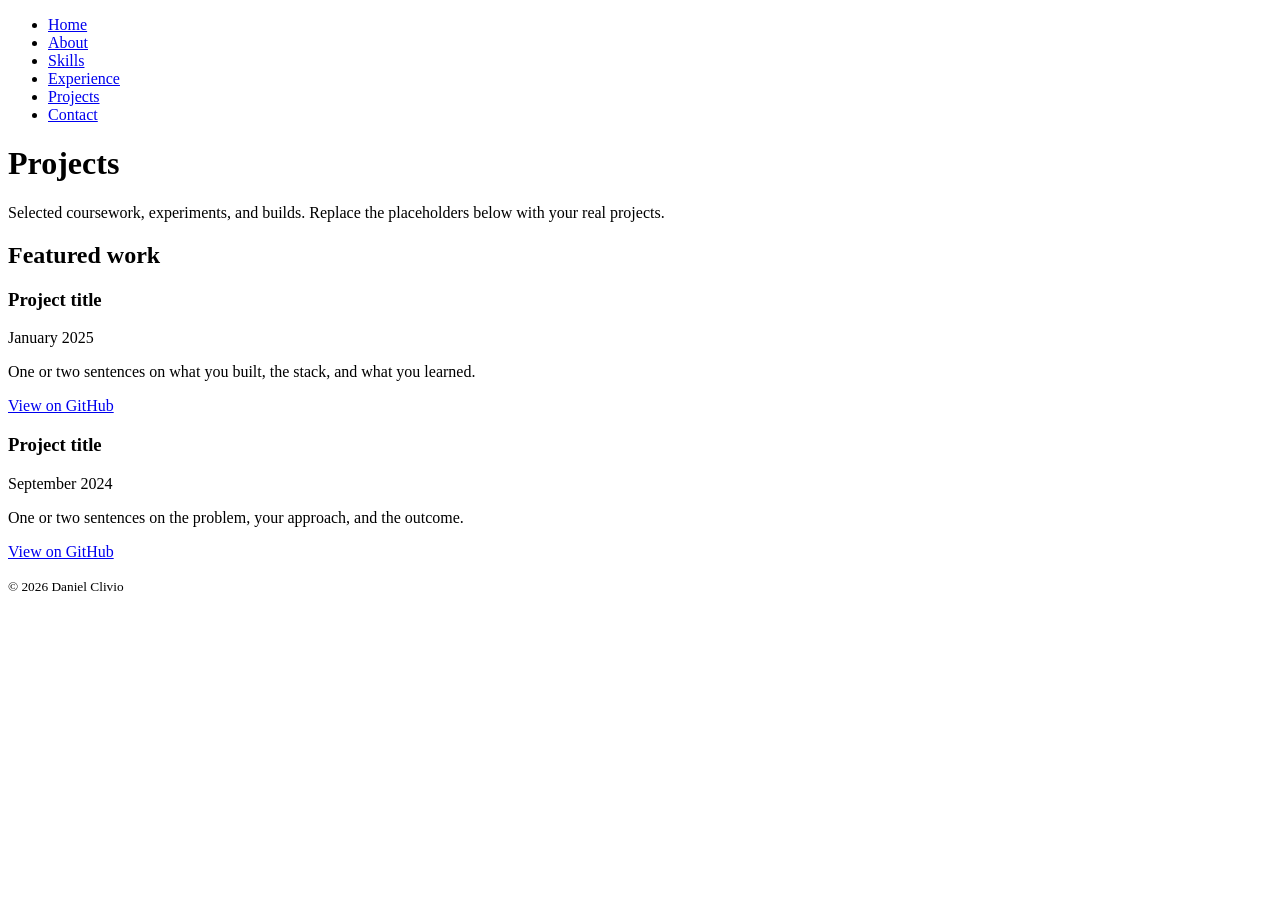
==== projects.html @ 9b9413df "add HTML structure for personal homepage" ====
<!DOCTYPE html>
<html lang="en">
<head>
  <meta charset="UTF-8">
  <meta name="viewport" content="width=device-width, initial-scale=1.0">
  <meta name="description" content="Projects by Daniel Clivio — software, data, and AI work.">
  <title>Projects — Daniel Clivio</title>
  <link rel="stylesheet" href="styles.css">
</head>
<body>
  <header>
    <nav aria-label="Primary">
      <ul>
        <li><a href="index.html#hero">Home</a></li>
        <li><a href="index.html#about">About</a></li>
        <li><a href="index.html#skills">Skills</a></li>
        <li><a href="index.html#experience">Experience</a></li>
        <li><a href="projects.html" aria-current="page">Projects</a></li>
        <li><a href="index.html#contact">Contact</a></li>
      </ul>
    </nav>
  </header>

  <main id="projects">
    <!-- Projects page: selected work and repositories -->
    <header>
      <h1>Projects</h1>
      <p>Selected coursework, experiments, and builds. Replace the placeholders below with your real projects.</p>
    </header>

    <section id="project-list" aria-labelledby="projects-heading">
      <h2 id="projects-heading">Featured work</h2>

      <article>
        <header>
          <h3>Project title</h3>
          <p>
            <time datetime="2025-01">January 2025</time>
          </p>
        </header>
        <p>One or two sentences on what you built, the stack, and what you learned.</p>
        <p>
          <a href="https://github.com/DanielClivio05" rel="noopener noreferrer">View on GitHub</a>
        </p>
      </article>

      <article>
        <header>
          <h3>Project title</h3>
          <p>
            <time datetime="2024-09">September 2024</time>
          </p>
        </header>
        <p>One or two sentences on the problem, your approach, and the outcome.</p>
        <p>
          <a href="https://github.com/DanielClivio05" rel="noopener noreferrer">View on GitHub</a>
        </p>
      </article>
    </section>
  </main>

  <footer>
    <p><small>&copy; 2026 Daniel Clivio</small></p>
  </footer>
</body>
</html>
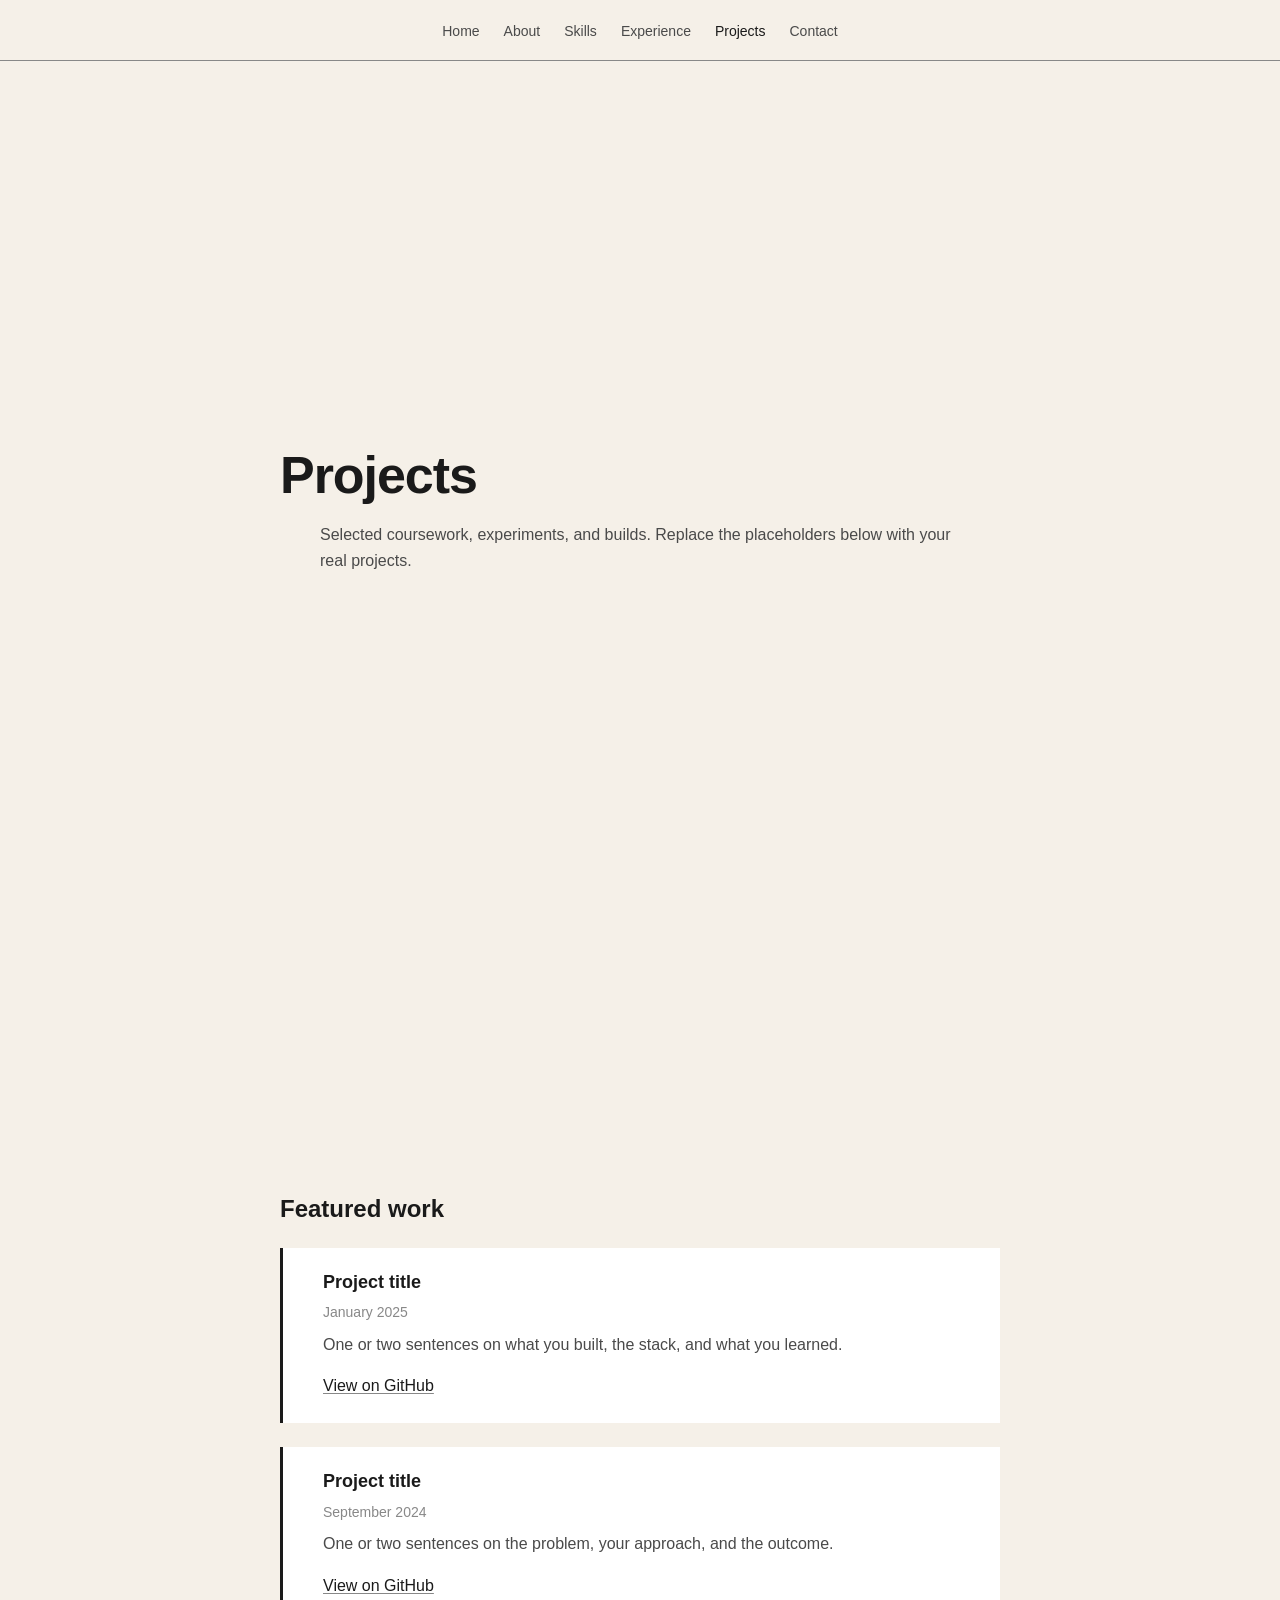
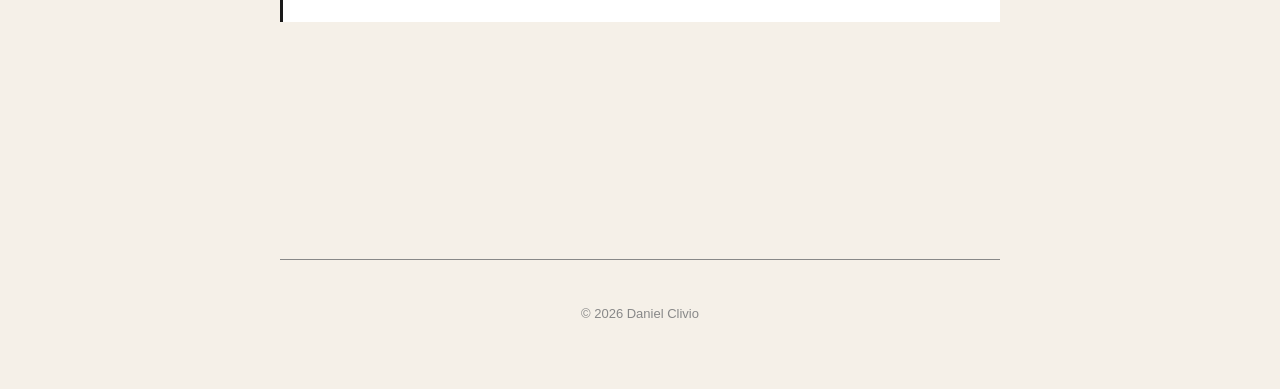
==== commit 84417398: "add scroll animation via Intersection Observer" ====
--- a/projects.html
+++ b/projects.html
@@ -62,5 +62,6 @@
   <footer>
     <p><small>&copy; 2026 Daniel Clivio</small></p>
   </footer>
+  <script src="script.js" defer></script>
 </body>
 </html>
--- a/styles.css
+++ b/styles.css
@@ -0,0 +1,319 @@
+/* Design tokens — colors and shared layout values */
+:root {
+  --color-bg: #f5f0e8;
+  --color-heading: #1a1a1a;
+  --color-text: #4a4a4a;
+  --color-accent: #888;
+  --color-surface: #fff;
+  --color-border: #888;
+
+  --font-family: -apple-system, BlinkMacSystemFont, "Segoe UI", sans-serif;
+  --max-width: 45rem;
+  --section-padding-block: 3.75rem;
+  --space-xs: 0.5rem;
+  --space-sm: 1rem;
+  --space-md: 1.5rem;
+  --space-lg: 2.5rem;
+  --space-xl: 4rem;
+}
+
+/* Base reset and document defaults */
+*,
+*::before,
+*::after {
+  box-sizing: border-box;
+}
+
+html {
+  scroll-behavior: smooth;
+  scroll-snap-type: y mandatory;
+  scroll-padding-top: 3.5rem;
+}
+
+body {
+  margin: 0;
+  font-family: var(--font-family);
+  font-size: 1rem;
+  line-height: 1.6;
+  color: var(--color-text);
+  background-color: var(--color-bg);
+}
+
+/* Typography — headings, links, and inline emphasis */
+h1,
+h2,
+h3 {
+  color: var(--color-heading);
+  line-height: 1.2;
+  margin-top: 0;
+}
+
+h1 {
+  font-size: clamp(2.25rem, 6vw, 3.25rem);
+  font-weight: 600;
+  letter-spacing: -0.02em;
+  margin-bottom: var(--space-sm);
+}
+
+h2 {
+  font-size: 1.5rem;
+  font-weight: 600;
+  margin-bottom: var(--space-md);
+}
+
+h3 {
+  font-size: 1.125rem;
+  font-weight: 600;
+  margin-bottom: var(--space-xs);
+}
+
+p {
+  margin: 0 0 var(--space-sm);
+}
+
+p:last-child {
+  margin-bottom: 0;
+}
+
+a {
+  color: var(--color-heading);
+  text-decoration: underline;
+  text-decoration-color: var(--color-accent);
+  text-underline-offset: 0.15em;
+}
+
+a:hover {
+  color: var(--color-text);
+}
+
+strong {
+  color: var(--color-heading);
+  font-weight: 600;
+}
+
+/* Sticky site header and primary navigation */
+body > header {
+  position: sticky;
+  top: 0;
+  z-index: 100;
+  background-color: var(--color-bg);
+  border-bottom: 1px solid var(--color-border);
+}
+
+body > header nav {
+  max-width: var(--max-width);
+  margin: 0 auto;
+  padding: var(--space-sm) var(--space-md);
+}
+
+body > header nav ul {
+  display: flex;
+  flex-wrap: wrap;
+  gap: var(--space-sm) var(--space-md);
+  list-style: none;
+  margin: 0;
+  padding: 0;
+  justify-content: center;
+}
+
+body > header nav a {
+  font-size: 0.875rem;
+  text-decoration: none;
+  color: var(--color-text);
+}
+
+body > header nav a:hover,
+body > header nav a[aria-current="page"] {
+  color: var(--color-heading);
+}
+
+/* Main — full-viewport snap sections stacked vertically */
+main {
+  margin: 0 auto;
+}
+
+main > section,
+main > header {
+  scroll-snap-align: start;
+  scroll-snap-stop: always;
+  height: 100vh;
+  min-height: 100vh;
+  display: flex;
+  flex-direction: column;
+  justify-content: center;
+  align-items: center;
+  padding: var(--space-md);
+  overflow-y: auto;
+}
+
+/* Section entrance — fade and slide up when snapped into view */
+main > section > *,
+main > header > * {
+  width: 100%;
+  max-width: var(--max-width);
+  opacity: 0;
+  transform: translateY(1.25rem);
+  transition:
+    opacity 0.55s ease-out,
+    transform 0.55s ease-out;
+}
+
+main > section.visible > *,
+main > header.visible > * {
+  opacity: 1;
+  transform: translateY(0);
+}
+
+/* Hero — spacious intro with name and tagline */
+#hero {
+  padding-block: var(--space-md);
+}
+
+#hero p {
+  font-size: 1.125rem;
+  max-width: 36rem;
+  color: var(--color-text);
+}
+
+/* About and generic section content */
+#about p {
+  max-width: 40rem;
+}
+
+/* Skills — pill/tag badges in a flex wrap list */
+#skills ul {
+  display: flex;
+  flex-wrap: wrap;
+  gap: var(--space-xs);
+  list-style: none;
+  margin: 0;
+  padding: 0;
+}
+
+#skills li {
+  font-size: 0.875rem;
+  color: var(--color-heading);
+  background-color: var(--color-surface);
+  border: 1px solid var(--color-border);
+  border-radius: 999px;
+  padding: 0.35em 0.9em;
+}
+
+/* Experience — card layout with left border accent */
+#experience {
+  display: flex;
+  flex-direction: column;
+  gap: var(--space-md);
+}
+
+#experience > h2 {
+  margin-bottom: 0;
+}
+
+#experience article {
+  background-color: var(--color-surface);
+  border-left: 3px solid var(--color-heading);
+  padding: var(--space-md) var(--space-md) var(--space-md) var(--space-lg);
+}
+
+#experience article header p {
+  font-size: 0.875rem;
+  color: var(--color-accent);
+  margin-bottom: var(--space-xs);
+}
+
+/* Contact — address block and link list */
+#contact address {
+  font-style: normal;
+}
+
+#contact ul {
+  list-style: none;
+  margin: var(--space-sm) 0 0;
+  padding: 0;
+  display: flex;
+  flex-wrap: wrap;
+  gap: var(--space-sm) var(--space-md);
+}
+
+/* Site footer */
+footer {
+  max-width: var(--max-width);
+  margin: 0 auto;
+  padding: var(--space-lg) var(--space-md) var(--space-xl);
+  text-align: center;
+  color: var(--color-accent);
+  border-top: 1px solid var(--color-border);
+}
+
+footer small {
+  font-size: 0.8125rem;
+}
+
+/* Projects page — page header and project cards */
+#projects > header h1 {
+  margin-bottom: var(--space-sm);
+}
+
+#projects > header p {
+  max-width: 40rem;
+}
+
+#project-list {
+  display: flex;
+  flex-direction: column;
+  gap: var(--space-md);
+}
+
+#project-list > h2 {
+  margin-bottom: 0;
+}
+
+#project-list article {
+  background-color: var(--color-surface);
+  border-left: 3px solid var(--color-heading);
+  padding: var(--space-md) var(--space-md) var(--space-md) var(--space-lg);
+}
+
+#project-list article header p {
+  font-size: 0.875rem;
+  color: var(--color-accent);
+  margin-bottom: var(--space-xs);
+}
+
+/* Reduced motion — skip entrance transitions */
+@media (prefers-reduced-motion: reduce) {
+  main > section > *,
+  main > header > * {
+    opacity: 1;
+    transform: none;
+    transition: none;
+  }
+}
+
+/* Mobile — single column, tighter spacing on small screens */
+@media (max-width: 40rem) {
+  :root {
+    --space-xl: 3rem;
+  }
+
+  body > header nav ul {
+    justify-content: flex-start;
+    gap: var(--space-xs) var(--space-sm);
+  }
+
+  body > header nav a {
+    font-size: 0.8125rem;
+  }
+
+  #experience article,
+  #project-list article {
+    padding: var(--space-md);
+    border-left-width: 3px;
+  }
+
+  #contact ul {
+    flex-direction: column;
+    gap: var(--space-xs);
+  }
+}
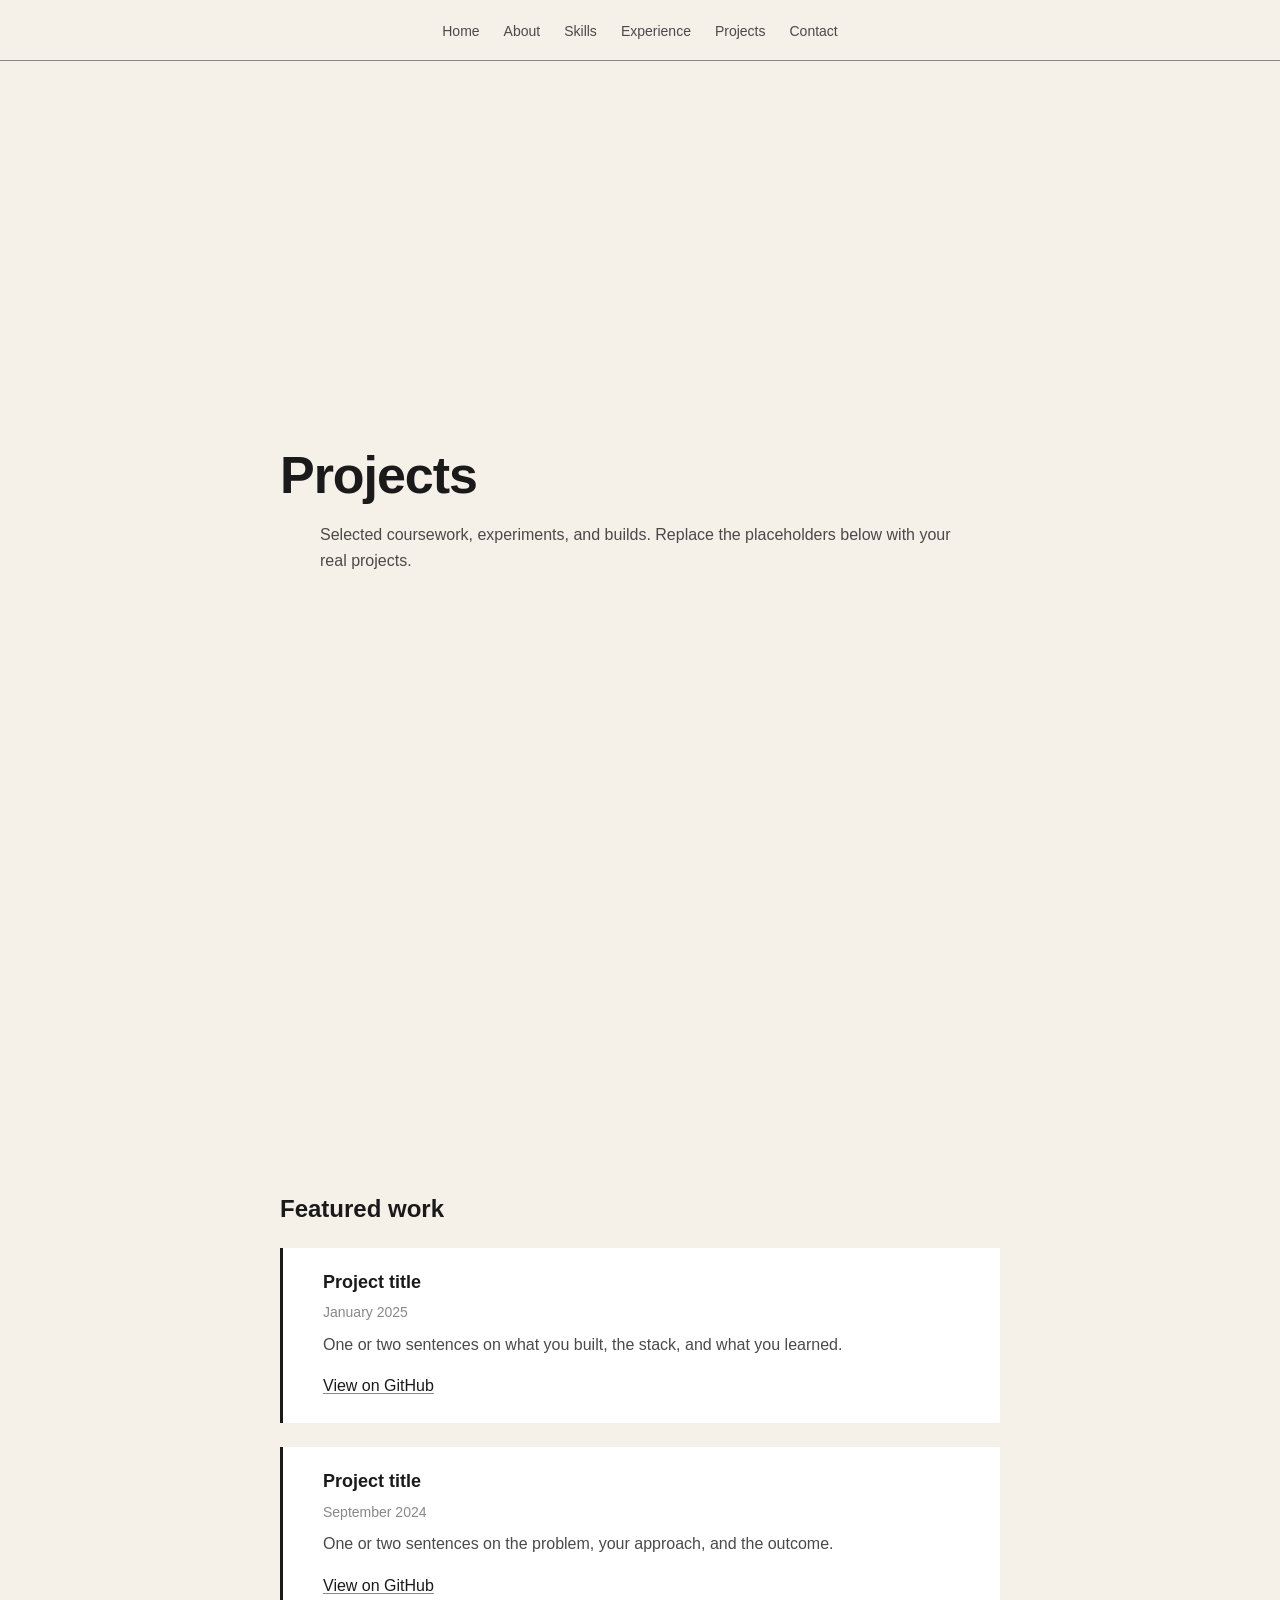
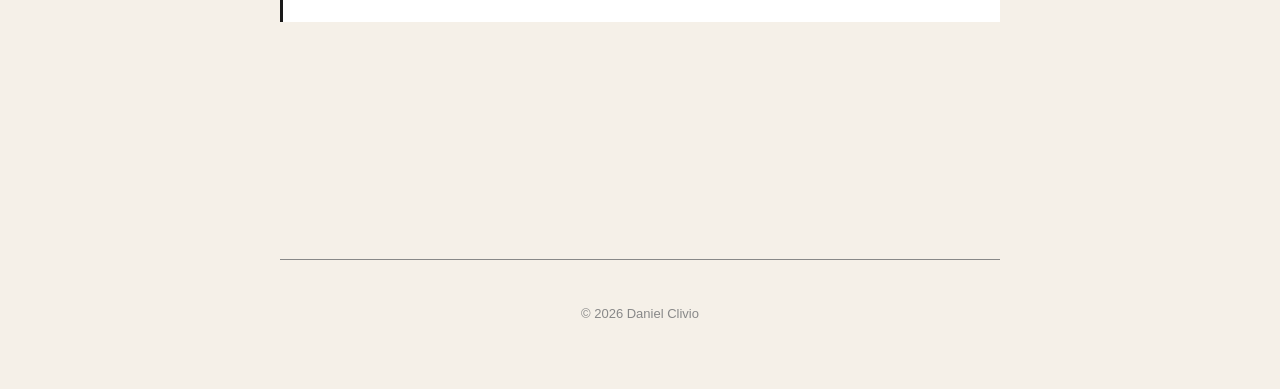
==== commit e28c7847: "add back to top button, hamburger menu and projects section" ====
--- a/projects.html
+++ b/projects.html
@@ -5,17 +5,27 @@
   <meta name="viewport" content="width=device-width, initial-scale=1.0">
   <meta name="description" content="Projects by Daniel Clivio — software, data, and AI work.">
   <title>Projects — Daniel Clivio</title>
+  <script>document.documentElement.classList.add("js");</script>
   <link rel="stylesheet" href="styles.css">
 </head>
 <body>
   <header>
     <nav aria-label="Primary">
-      <ul>
+      <button
+        type="button"
+        class="nav-toggle"
+        aria-expanded="false"
+        aria-controls="nav-menu"
+        aria-label="Open menu"
+      >
+        <span class="nav-toggle-icon" aria-hidden="true"></span>
+      </button>
+      <ul id="nav-menu" class="nav-menu">
         <li><a href="index.html#hero">Home</a></li>
         <li><a href="index.html#about">About</a></li>
         <li><a href="index.html#skills">Skills</a></li>
         <li><a href="index.html#experience">Experience</a></li>
-        <li><a href="projects.html" aria-current="page">Projects</a></li>
+        <li><a href="index.html#projects">Projects</a></li>
         <li><a href="index.html#contact">Contact</a></li>
       </ul>
     </nav>
@@ -59,6 +69,8 @@
     </section>
   </main>
 
+  <button type="button" class="back-to-top" aria-label="Back to top" hidden>↑</button>
+
   <footer>
     <p><small>&copy; 2026 Daniel Clivio</small></p>
   </footer>
--- a/styles.css
+++ b/styles.css
@@ -9,12 +9,15 @@
 
   --font-family: -apple-system, BlinkMacSystemFont, "Segoe UI", sans-serif;
   --max-width: 45rem;
-  --section-padding-block: 3.75rem;
+  --header-offset: 3.5rem;
+  --entrance-offset: 1.25rem;
+  --entrance-duration: 0.55s;
   --space-xs: 0.5rem;
   --space-sm: 1rem;
   --space-md: 1.5rem;
   --space-lg: 2.5rem;
   --space-xl: 4rem;
+  --breakpoint-nav: 48rem;
 }
 
 /* Base reset and document defaults */
@@ -27,7 +30,7 @@
 html {
   scroll-behavior: smooth;
   scroll-snap-type: y mandatory;
-  scroll-padding-top: 3.5rem;
+  scroll-padding-top: var(--header-offset);
 }
 
 body {
@@ -86,6 +89,11 @@
   color: var(--color-text);
 }
 
+a:focus-visible {
+  outline: 2px solid var(--color-heading);
+  outline-offset: 2px;
+}
+
 strong {
   color: var(--color-heading);
   font-weight: 600;
@@ -101,12 +109,17 @@
 }
 
 body > header nav {
+  position: relative;
+  display: flex;
+  flex-wrap: wrap;
+  align-items: center;
+  justify-content: center;
   max-width: var(--max-width);
   margin: 0 auto;
   padding: var(--space-sm) var(--space-md);
 }
 
-body > header nav ul {
+body > header nav .nav-menu {
   display: flex;
   flex-wrap: wrap;
   gap: var(--space-sm) var(--space-md);
@@ -116,6 +129,61 @@
   justify-content: center;
 }
 
+/* Hamburger control — hidden on desktop, built with pure CSS lines */
+.nav-toggle {
+  display: none;
+  align-items: center;
+  justify-content: center;
+  width: 2.5rem;
+  height: 2.5rem;
+  padding: 0;
+  border: none;
+  background: transparent;
+  cursor: pointer;
+}
+
+.nav-toggle-icon {
+  display: block;
+  width: 1.25rem;
+  height: 2px;
+  background-color: var(--color-heading);
+  position: relative;
+  transition: background-color var(--entrance-duration);
+}
+
+.nav-toggle-icon::before,
+.nav-toggle-icon::after {
+  content: "";
+  position: absolute;
+  left: 0;
+  width: 100%;
+  height: 2px;
+  background-color: var(--color-heading);
+  transition: transform var(--entrance-duration);
+}
+
+.nav-toggle-icon::before {
+  top: -0.375rem;
+}
+
+.nav-toggle-icon::after {
+  top: 0.375rem;
+}
+
+body > header.nav-open .nav-toggle-icon {
+  background-color: transparent;
+}
+
+body > header.nav-open .nav-toggle-icon::before {
+  top: 0;
+  transform: rotate(45deg);
+}
+
+body > header.nav-open .nav-toggle-icon::after {
+  top: 0;
+  transform: rotate(-45deg);
+}
+
 body > header nav a {
   font-size: 0.875rem;
   text-decoration: none;
@@ -138,30 +206,38 @@
   scroll-snap-stop: always;
   height: 100vh;
   min-height: 100vh;
+  height: 100dvh;
+  min-height: 100dvh;
   display: flex;
   flex-direction: column;
   justify-content: center;
   align-items: center;
   padding: var(--space-md);
-  overflow-y: auto;
-}
-
-/* Section entrance — fade and slide up when snapped into view */
+  overflow-y: visible;
+}
+
+/* Section entrance — visible by default; animate only when JS is enabled */
 main > section > *,
 main > header > * {
   width: 100%;
   max-width: var(--max-width);
+  opacity: 1;
+  transform: none;
+}
+
+html.js main > section:not(.visible) > *,
+html.js main > header:not(.visible) > * {
   opacity: 0;
-  transform: translateY(1.25rem);
-  transition:
-    opacity 0.55s ease-out,
-    transform 0.55s ease-out;
-}
-
-main > section.visible > *,
-main > header.visible > * {
+  transform: translateY(var(--entrance-offset));
+}
+
+html.js main > section.visible > *,
+html.js main > header.visible > * {
   opacity: 1;
   transform: translateY(0);
+  transition:
+    opacity var(--entrance-duration) ease-out,
+    transform var(--entrance-duration) ease-out;
 }
 
 /* Hero — spacious intro with name and tagline */
@@ -199,11 +275,18 @@
   padding: 0.35em 0.9em;
 }
 
-/* Experience — card layout with left border accent */
+/* Experience — tall content scrolls with the page, not inside the panel */
 #experience {
   display: flex;
   flex-direction: column;
   gap: var(--space-md);
+  height: auto;
+  min-height: 100vh;
+  min-height: 100dvh;
+  justify-content: flex-start;
+  padding-top: calc(var(--header-offset) + var(--space-md));
+  padding-bottom: var(--space-xl);
+  overflow-y: visible;
 }
 
 #experience > h2 {
@@ -220,6 +303,88 @@
   font-size: 0.875rem;
   color: var(--color-accent);
   margin-bottom: var(--space-xs);
+}
+
+/* Homepage projects — min one viewport tall; grows with content (page scroll only) */
+section#projects {
+  height: auto;
+  min-height: 100vh;
+  min-height: 100dvh;
+  justify-content: flex-start;
+  padding-top: calc(var(--header-offset) + var(--space-md));
+  padding-bottom: var(--space-xl);
+  overflow-y: visible;
+  gap: var(--space-md);
+}
+
+section#projects > h2 {
+  margin-bottom: 0;
+}
+
+section#projects .projects-grid {
+  display: grid;
+  grid-template-columns: 1fr;
+  gap: var(--space-md);
+  width: 100%;
+  max-width: var(--max-width);
+}
+
+section#projects .project-card {
+  background-color: var(--color-surface);
+  border-left: 3px solid var(--color-heading);
+  padding: var(--space-md) var(--space-md) var(--space-md) var(--space-lg);
+}
+
+section#projects .project-card h3 {
+  margin-bottom: var(--space-xs);
+}
+
+section#projects .project-tag {
+  display: inline-block;
+  font-size: 0.875rem;
+  color: var(--color-heading);
+  background-color: var(--color-bg);
+  border: 1px solid var(--color-border);
+  border-radius: 999px;
+  padding: 0.35em 0.9em;
+  margin-bottom: var(--space-sm);
+}
+
+section#projects .project-link-disabled {
+  color: var(--color-accent);
+  font-size: 0.875rem;
+}
+
+/* Back to top — fixed circle, fades in after leaving hero */
+.back-to-top {
+  position: fixed;
+  right: var(--space-md);
+  bottom: var(--space-md);
+  z-index: 200;
+  width: 2.75rem;
+  height: 2.75rem;
+  border: none;
+  border-radius: 50%;
+  background-color: var(--color-heading);
+  color: var(--color-bg);
+  font-size: 1.25rem;
+  line-height: 1;
+  cursor: pointer;
+  opacity: 0;
+  visibility: hidden;
+  transition:
+    opacity var(--entrance-duration) ease-out,
+    visibility var(--entrance-duration) ease-out;
+}
+
+.back-to-top.is-visible {
+  opacity: 1;
+  visibility: visible;
+}
+
+.back-to-top:focus-visible {
+  outline: 2px solid var(--color-heading);
+  outline-offset: 2px;
 }
 
 /* Contact — address block and link list */
@@ -250,12 +415,12 @@
   font-size: 0.8125rem;
 }
 
-/* Projects page — page header and project cards */
-#projects > header h1 {
+/* Projects page — page header and project cards (main#projects, not section) */
+main#projects > header h1 {
   margin-bottom: var(--space-sm);
 }
 
-#projects > header p {
+main#projects > header p {
   max-width: 40rem;
 }
 
@@ -281,28 +446,63 @@
   margin-bottom: var(--space-xs);
 }
 
-/* Reduced motion — skip entrance transitions */
+/* Reduced motion — normal scrolling, no entrance animations */
 @media (prefers-reduced-motion: reduce) {
+  html {
+    scroll-behavior: auto;
+    scroll-snap-type: none;
+  }
+
+  main > section,
+  main > header {
+    scroll-snap-stop: normal;
+  }
+
   main > section > *,
   main > header > * {
     opacity: 1;
     transform: none;
     transition: none;
   }
-}
-
-/* Mobile — single column, tighter spacing on small screens */
+
+  html.js main > section:not(.visible) > *,
+  html.js main > header:not(.visible) > * {
+    opacity: 1;
+    transform: none;
+  }
+
+  .back-to-top {
+    transition: none;
+  }
+}
+
+/* Mobile — looser snap, taller header offset, tall sections grow naturally */
 @media (max-width: 40rem) {
   :root {
+    --header-offset: 4.5rem;
     --space-xl: 3rem;
   }
 
-  body > header nav ul {
+  html {
+    scroll-snap-type: y proximity;
+  }
+
+  main > section,
+  main > header {
+    scroll-snap-stop: normal;
+  }
+
+  #project-list {
+    height: auto;
+    min-height: 100vh;
+    min-height: 100dvh;
     justify-content: flex-start;
-    gap: var(--space-xs) var(--space-sm);
-  }
-
-  body > header nav a {
+    padding-top: calc(var(--header-offset) + var(--space-md));
+    padding-bottom: var(--space-xl);
+    overflow-y: visible;
+  }
+
+  body > header nav .nav-menu a {
     font-size: 0.8125rem;
   }
 
@@ -316,4 +516,47 @@
     flex-direction: column;
     gap: var(--space-xs);
   }
-}
+
+}
+
+/* Wide screens — three-column project grid */
+@media (min-width: 48rem) {
+  section#projects .projects-grid {
+    grid-template-columns: repeat(3, 1fr);
+  }
+}
+
+/* Mobile nav — hamburger menu and dropdown below header */
+@media (max-width: 48rem) {
+  body > header nav {
+    justify-content: flex-end;
+  }
+
+  .nav-toggle {
+    display: flex;
+  }
+
+  body > header nav .nav-menu {
+    display: none;
+    position: absolute;
+    top: 100%;
+    left: 0;
+    right: 0;
+    flex-direction: column;
+    align-items: stretch;
+    gap: 0;
+    margin: 0;
+    padding: var(--space-sm) 0;
+    background-color: var(--color-bg);
+    border-bottom: 1px solid var(--color-border);
+  }
+
+  body > header.nav-open nav .nav-menu {
+    display: flex;
+  }
+
+  body > header nav .nav-menu a {
+    display: block;
+    padding: var(--space-sm) var(--space-md);
+  }
+}
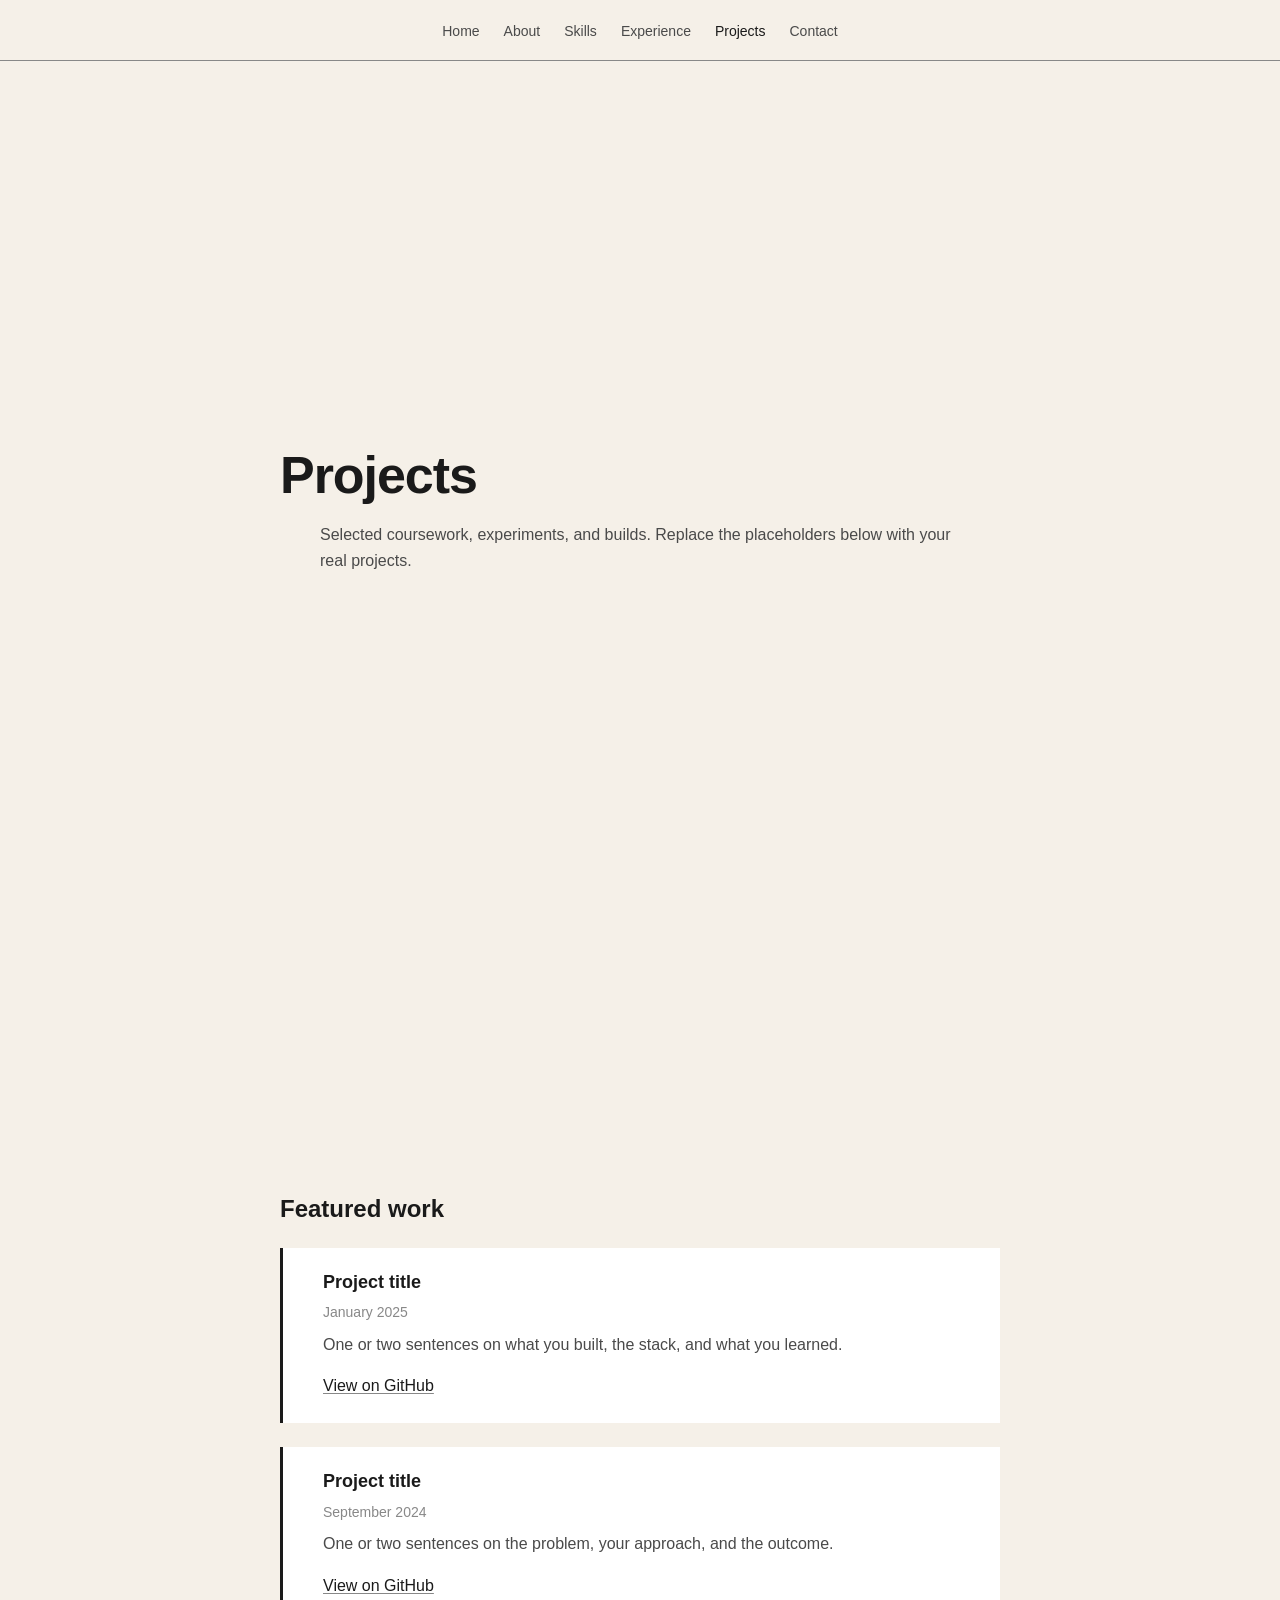
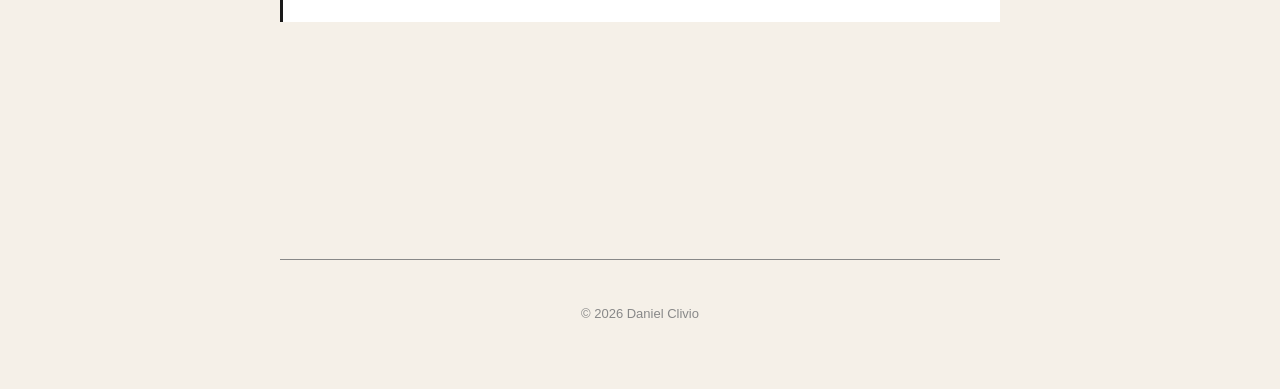
==== commit cbbcad86: "fix projects nav link and add aria-current" ====
--- a/projects.html
+++ b/projects.html
@@ -25,7 +25,7 @@
         <li><a href="index.html#about">About</a></li>
         <li><a href="index.html#skills">Skills</a></li>
         <li><a href="index.html#experience">Experience</a></li>
-        <li><a href="index.html#projects">Projects</a></li>
+        <li><a href="projects.html" aria-current="page">Projects</a></li>
         <li><a href="index.html#contact">Contact</a></li>
       </ul>
     </nav>
